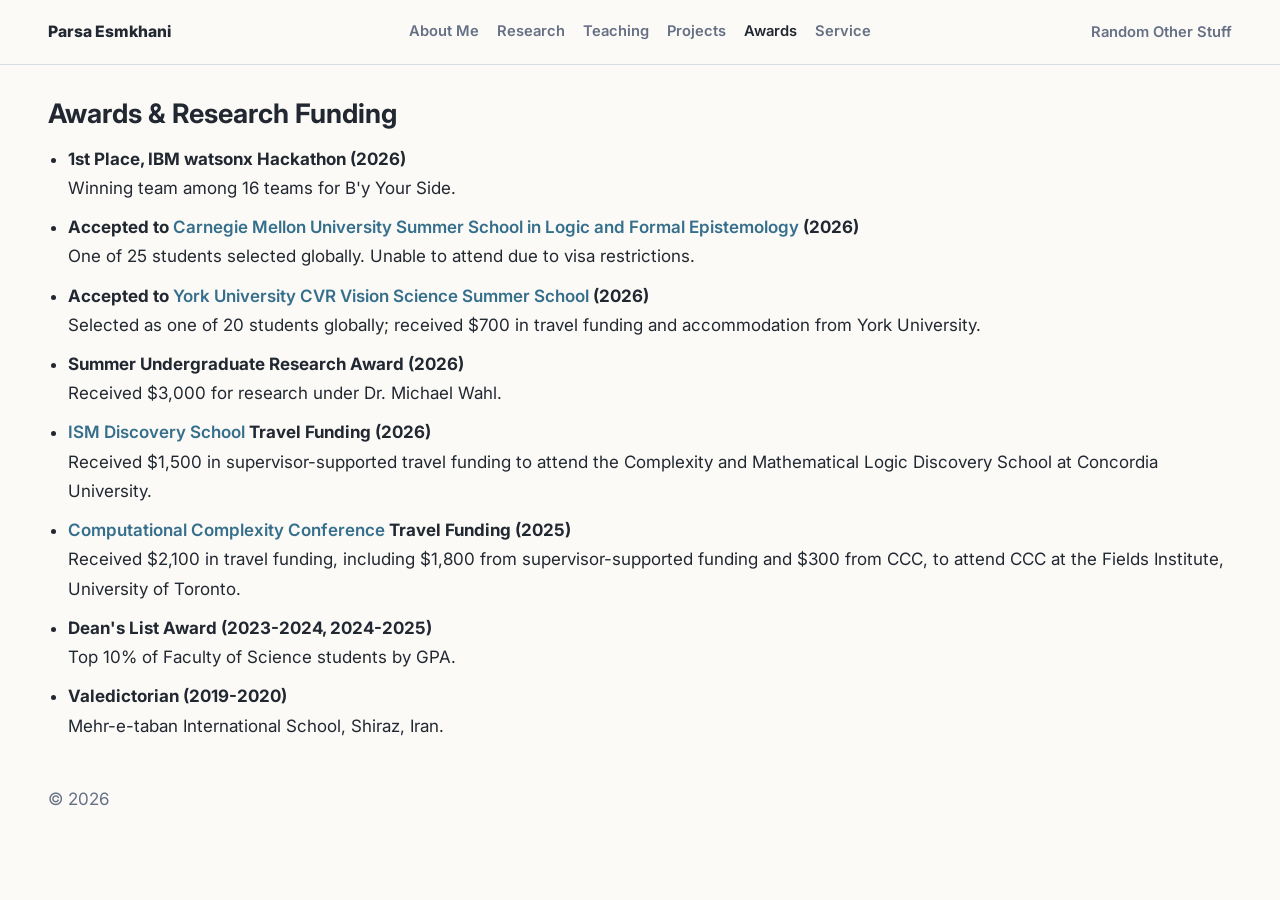
==== awards.html @ 0152c4e0 "Update architecture gallery cue" ====
<!doctype html>
<html lang="en">
  <head>
    <meta charset="utf-8" />
    <meta name="viewport" content="width=device-width, initial-scale=1" />
    <meta name="description" content="Awards and research funding for Parsa Esmkhani." />
    <title>Awards | Parsa Esmkhani</title>
    <link rel="preconnect" href="https://fonts.googleapis.com" />
    <link rel="preconnect" href="https://fonts.gstatic.com" crossorigin />
    <link
      href="https://fonts.googleapis.com/css2?family=Inter:wght@400;500;600;700&amp;display=swap"
      rel="stylesheet"
    />
    <link rel="stylesheet" href="styles.css?v=66" />
  </head>
  <body>
    <header class="site-header">
      <nav class="nav" aria-label="Primary navigation">
        <a class="site-name" href="index.html">Parsa Esmkhani</a>
        <div class="nav-links">
          <a href="index.html">About Me</a>
          <a href="research.html">Research</a>
          <a href="teaching.html">Teaching</a>
          <a href="projects.html">Projects</a>
          <a class="active" href="awards.html">Awards</a>
          <a href="volunteering.html">Service</a>
        </div>
        <div class="nav-extra">
          <a href="miscellany.html">Random Other Stuff</a>
        </div>
      </nav>
    </header>

    <main class="page-shell">
      <section class="content" aria-label="Awards content">
        <section class="section-block">
          <h2>Awards &amp; Research Funding</h2>
          <ul class="award-list">
            <li><strong>1st Place, IBM watsonx Hackathon (2026)</strong> Winning team among 16 teams for B'y Your Side.</li>
            <li><strong>Accepted to <a href="https://www.cmu.edu/dietrich/philosophy/undergraduate/summer-school/">Carnegie Mellon University Summer School in Logic and Formal Epistemology</a> (2026)</strong> One of 25 students selected globally. Unable to attend due to visa restrictions.</li>
            <li><strong>Accepted to <a href="https://www.yorku.ca/cvr/summer-school/">York University CVR Vision Science Summer School</a> (2026)</strong> Selected as one of 20 students globally; received $700 in travel funding and accommodation from York University.</li>
            <li><strong>Summer Undergraduate Research Award (2026)</strong> Received $3,000 for research under Dr. Michael Wahl.</li>
            <li><strong><a href="https://ism.uqam.ca/Logic/en/">ISM Discovery School</a> Travel Funding (2026)</strong> Received $1,500 in supervisor-supported travel funding to attend the Complexity and Mathematical Logic Discovery School at Concordia University.</li>
            <li><strong><a href="http://www.fields.utoronto.ca/activities/25-26/CCC2025">Computational Complexity Conference</a> Travel Funding (2025)</strong> Received $2,100 in travel funding, including $1,800 from supervisor-supported funding and $300 from CCC, to attend CCC at the Fields Institute, University of Toronto.</li>
            <li><strong>Dean's List Award (2023-2024, 2024-2025)</strong> Top 10% of Faculty of Science students by GPA.</li>
            <li><strong>Valedictorian (2019-2020)</strong> Mehr-e-taban International School, Shiraz, Iran.</li>
          </ul>
        </section>
      </section>
    </main>

    <footer class="site-footer">
      <p>&copy; <span id="current-year">2026</span></p>
    </footer>

    <script src="script.js?v=4"></script>
  </body>
</html>
---- styles.css ----
:root {
  color-scheme: light;
  --bg: #fbfaf7;
  --surface: #ffffff;
  --text: #222831;
  --muted: #667085;
  --line: #d8dce3;
  --accent: #356f8c;
  --accent-strong: #25546c;
  --link-bg: #eef5f8;
}

* {
  box-sizing: border-box;
}

html {
  scroll-behavior: smooth;
}

body {
  margin: 0;
  background: var(--bg);
  color: var(--text);
  font-family: Inter, system-ui, -apple-system, BlinkMacSystemFont, "Segoe UI", sans-serif;
  font-size: 17px;
  line-height: 1.72;
}

a {
  color: var(--accent);
  font-weight: 600;
  text-decoration: none;
}

a:hover,
a:focus-visible {
  color: var(--accent-strong);
  text-decoration: underline;
}

.site-header {
  position: sticky;
  top: 0;
  z-index: 10;
  background: rgba(251, 250, 247, 0.94);
  border-bottom: 1px solid var(--line);
  backdrop-filter: blur(10px);
}

.nav {
  align-items: center;
  display: flex;
  justify-content: center;
  margin: 0 auto;
  max-width: none;
  min-height: 64px;
  padding: 0 48px;
  position: relative;
}

.site-name {
  color: var(--text);
  font-size: 0.98rem;
  font-weight: 800;
  left: 48px;
  position: absolute;
}

.nav-links {
  display: flex;
  flex-wrap: wrap;
  gap: 18px;
}

.nav-links a {
  color: var(--muted);
  font-size: 0.92rem;
}

.nav-links a.active,
.nav-extra a.active {
  color: var(--text);
}

.nav-extra {
  position: absolute;
  right: 48px;
}

.nav-extra a {
  color: var(--muted);
  font-size: 0.92rem;
}

.page-shell {
  margin: 0 auto;
  max-width: 1400px;
  padding: 32px 48px 36px;
}

.page-shell:not(.page-shell--with-profile) {
  max-width: none;
  width: 100%;
}

.page-shell--with-profile {
  display: grid;
  gap: 40px;
  grid-template-columns: 360px minmax(0, 1fr);
}

.page-shell:not(.page-shell--with-profile) .content {
  max-width: none;
}

.page-shell--research .content {
  max-width: none;
}

.page-shell--research {
  margin-left: 0;
  margin-right: 0;
  max-width: none;
  width: 100%;
  padding-left: 48px;
  padding-right: 48px;
}

.page-shell--projects {
  margin-left: 0;
  margin-right: 0;
  max-width: none;
  width: 100%;
  padding-left: 48px;
  padding-right: 48px;
}

.page-shell--projects .content {
  max-width: none;
}

.research-layout {
  align-items: start;
  display: grid;
  gap: 64px;
  grid-template-columns: minmax(720px, 1.65fr) minmax(420px, 0.75fr);
  position: relative;
  width: 100%;
}

.research-layout .section-block + .section-block {
  border-top: none;
  margin-top: 0;
  padding-top: 0;
}

.research-layout .section-block:first-child {
  position: relative;
}

.research-layout .section-block:first-child::after {
  background: var(--line);
  content: "";
  height: min(420px, 58vh);
  position: absolute;
  right: -32px;
  top: 74px;
  width: 1px;
}

.research-layout .entry-list {
  gap: 24px;
}

.research-layout .entry + .entry {
  padding-top: 24px;
}

.research-layout .presentation-list {
  gap: 24px;
}

.research-layout .presentation-item {
  gap: 18px;
  grid-template-columns: 205px minmax(0, 1fr);
}

.research-layout .presentation-preview {
  max-width: 100%;
}

.research-layout .presentation-details h3 {
  font-size: 1rem;
}

.profile {
  align-self: start;
  display: grid;
  justify-items: center;
  margin-left: -52px;
  position: sticky;
  top: 104px;
  width: 360px;
}

.profile-photo {
  aspect-ratio: 735 / 1074;
  background: var(--surface);
  border: 3px solid var(--surface);
  border-radius: 8px;
  box-shadow: 0 14px 28px rgba(39, 52, 67, 0.09);
  display: block;
  height: auto;
  object-fit: cover;
  object-position: center center;
  width: 270px;
}

.profile h1 {
  font-size: 1.55rem;
  line-height: 1.2;
  margin: 18px 0 8px;
  text-align: center;
}

.photo-caption {
  color: var(--muted);
  font-size: 0.86rem;
  line-height: 1.35;
  margin: 10px 0 0;
  max-width: 320px;
  text-align: center;
  white-space: normal;
  width: 100%;
}

.title-line,
.location {
  color: var(--muted);
  margin: 0;
}

.location {
  margin-top: 12px;
}

.contact-list {
  display: grid;
  gap: 8px;
  list-style: none;
  margin: 16px 0 0;
  padding: 0;
  width: 100%;
}

.contact-list a {
  align-items: center;
  background: var(--link-bg);
  border: 1px solid transparent;
  border-radius: 8px;
  display: flex;
  gap: 10px;
  min-height: 42px;
  padding: 8px 12px;
}

.contact-list a:hover,
.contact-list a:focus-visible {
  background: var(--surface);
  border-color: var(--line);
  text-decoration: none;
}

.contact-link span:last-child {
  overflow-wrap: anywhere;
}

.link-icon {
  color: var(--accent);
  display: inline-flex;
  flex: 0 0 auto;
  height: 18px;
  width: 18px;
}

.link-icon::before {
  background: currentColor;
  content: "";
  display: block;
  height: 18px;
  width: 18px;
}

.mail-icon::before {
  -webkit-mask: url("data:image/svg+xml,%3Csvg xmlns='http://www.w3.org/2000/svg' viewBox='0 0 24 24' fill='none' stroke='black' stroke-width='2' stroke-linecap='round' stroke-linejoin='round'%3E%3Crect width='20' height='16' x='2' y='4' rx='2'/%3E%3Cpath d='m22 7-8.97 5.7a1.94 1.94 0 0 1-2.06 0L2 7'/%3E%3C/svg%3E") center / contain no-repeat;
  mask: url("data:image/svg+xml,%3Csvg xmlns='http://www.w3.org/2000/svg' viewBox='0 0 24 24' fill='none' stroke='black' stroke-width='2' stroke-linecap='round' stroke-linejoin='round'%3E%3Crect width='20' height='16' x='2' y='4' rx='2'/%3E%3Cpath d='m22 7-8.97 5.7a1.94 1.94 0 0 1-2.06 0L2 7'/%3E%3C/svg%3E") center / contain no-repeat;
}

.linkedin-icon::before {
  align-items: center;
  background: #0a66c2;
  border-radius: 2px;
  color: #ffffff;
  content: "in";
  display: flex;
  font-family: Arial, Helvetica, sans-serif;
  font-size: 12px;
  font-weight: 700;
  justify-content: center;
  letter-spacing: 0;
  line-height: 1;
}

.cv-icon {
  align-items: center;
  border: 1px solid currentColor;
  border-radius: 3px;
  display: inline-flex;
  font-size: 0.62rem;
  font-weight: 800;
  justify-content: center;
  letter-spacing: 0;
}

.cv-icon::before {
  display: none;
}

.content {
  padding: 0;
}

.section-block + .section-block {
  border-top: 1px solid var(--line);
  margin-top: 34px;
  padding-top: 34px;
}

.section-block h2 {
  font-size: 1.68rem;
  letter-spacing: 0;
  line-height: 1.25;
  margin: 0 0 14px;
}

.section-block p {
  margin: 0 0 16px;
}

.section-block p:last-child {
  margin-bottom: 0;
}

.simple-list,
.award-list,
.misc-list,
.entry ul {
  margin: 0;
  padding-left: 1.25rem;
}

.simple-list li,
.award-list li,
.misc-list li,
.entry li {
  margin: 0 0 10px;
}

.simple-list li:last-child,
.award-list li:last-child,
.misc-list li:last-child,
.entry li:last-child {
  margin-bottom: 0;
}

.simple-list span {
  color: var(--muted);
  display: inline-block;
  font-weight: 700;
  min-width: 160px;
}

.simple-list small {
  color: var(--muted);
  display: block;
  font-size: 0.92rem;
  margin: 3px 0 0 164px;
}

.entry-list {
  display: grid;
  gap: 22px;
}

.projects-grid {
  align-items: start;
  gap: 42px 40px;
  grid-template-columns: repeat(3, minmax(0, 1fr));
  width: 100%;
}

.entry + .entry {
  border-top: 1px solid var(--line);
  padding-top: 22px;
}

.entry h3 {
  font-size: 1.07rem;
  line-height: 1.35;
  margin: 0;
}

.entry p {
  margin-bottom: 10px;
  max-width: 76ch;
}

.entry-heading {
  align-items: baseline;
  display: flex;
  gap: 18px;
  justify-content: space-between;
}

.entry-heading p {
  color: var(--muted);
  flex: 0 0 auto;
  font-size: 0.92rem;
  font-weight: 600;
  margin: 0;
  text-align: right;
  white-space: nowrap;
}

.entry-meta {
  color: var(--muted);
  font-size: 0.96rem;
  font-style: italic;
}

.project-note {
  color: var(--accent-strong);
  font-size: 0.94rem;
  font-weight: 700;
}

.project-feature {
  align-items: start;
  display: grid;
  gap: 22px;
  grid-template-columns: 300px minmax(0, 1fr);
}

.projects-grid .entry + .entry {
  border-top: none;
  padding-top: 0;
}

.projects-grid .project-feature {
  display: grid;
  gap: 16px;
  grid-template-columns: 1fr;
  grid-template-rows: auto 1fr;
}

.projects-grid .project-details {
  display: grid;
  gap: 8px;
  grid-template-rows: auto auto auto 1fr;
}

.projects-grid .entry-heading {
  align-items: start;
  display: grid;
  gap: 2px;
  grid-template-rows: auto auto;
}

.projects-grid .entry-heading p {
  margin: 0;
  text-align: left;
}

.projects-grid .entry-meta,
.projects-grid .project-note,
.projects-grid .project-details > p {
  margin-bottom: 0;
}

.project-preview {
  background: var(--surface);
  border: 1px solid var(--line);
  border-radius: 4px;
  display: block;
  overflow: hidden;
}

.project-preview:hover,
.project-preview:focus-visible {
  border-color: var(--accent);
}

.project-preview img {
  aspect-ratio: 16 / 10;
  display: block;
  height: auto;
  object-fit: cover;
  width: 100%;
}

.project-preview--empty {
  align-items: center;
  aspect-ratio: 16 / 10;
  color: var(--muted);
  display: flex;
  justify-content: center;
}

.project-preview--empty span {
  font-size: 0.9rem;
  font-weight: 700;
}

.video-preview {
  position: relative;
}

.video-preview:hover,
.video-preview:focus-visible {
  box-shadow: 0 10px 22px rgba(37, 84, 108, 0.16);
}

.video-preview::after {
  background: rgba(34, 40, 49, 0.82);
  border-radius: 50%;
  color: #fff;
  content: "";
  height: 42px;
  left: 50%;
  position: absolute;
  top: 50%;
  transform: translate(-50%, -50%);
  width: 42px;
}

.video-preview::before {
  border-bottom: 9px solid transparent;
  border-left: 14px solid #fff;
  border-top: 9px solid transparent;
  content: "";
  left: calc(50% - 4px);
  position: absolute;
  top: 50%;
  transform: translateY(-50%);
  z-index: 1;
}

.video-label {
  background: rgba(34, 40, 49, 0.88);
  border-radius: 999px;
  bottom: 10px;
  color: #fff;
  font-size: 0.78rem;
  font-weight: 700;
  left: 10px;
  line-height: 1;
  padding: 7px 10px;
  position: absolute;
}

.coursework {
  border-top: 1px solid var(--line);
  margin-top: 22px;
  padding-top: 20px;
}

.education-secondary {
  border-top: 1px solid var(--line);
  margin-top: 22px;
  padding-top: 20px;
}

.coursework-note {
  color: var(--muted);
  font-size: 0.94rem;
  font-weight: 600;
  margin-bottom: 14px;
}

.coursework-grid {
  display: grid;
  align-items: stretch;
  gap: 18px;
  grid-template-columns: minmax(0, 0.96fr) minmax(0, 1.04fr);
}

.coursework-column {
  display: flex;
  flex-direction: column;
  gap: 13px;
  justify-content: flex-start;
}

.course-group {
  display: grid;
  gap: 3px;
}

.course-group h3 {
  color: var(--text);
  font-size: 0.95rem;
  line-height: 1.35;
  margin: 0;
  white-space: nowrap;
}

.course-group ul {
  margin: 0;
  padding-left: 1.15rem;
}

.course-group li {
  font-size: 0.9rem;
  margin-bottom: 2px;
  white-space: nowrap;
}

.course-group li:last-child {
  margin-bottom: 0;
}

.presentation-list {
  display: grid;
  gap: 26px;
}

.presentation-item {
  align-items: start;
  display: grid;
  gap: 22px;
  grid-template-columns: 190px minmax(0, 1fr);
}

.presentation-preview {
  align-items: center;
  aspect-ratio: 4 / 3;
  background: var(--surface);
  border: 1px solid var(--line);
  border-radius: 4px;
  color: var(--muted);
  display: flex;
  justify-content: center;
  overflow: hidden;
  text-decoration: none;
}

.presentation-preview:hover,
.presentation-preview:focus-visible {
  border-color: var(--accent);
  text-decoration: none;
}

.presentation-preview img {
  display: block;
  height: 100%;
  object-fit: contain;
  width: 100%;
}

.presentation-placeholder {
  padding: 18px;
  text-align: center;
}

.presentation-placeholder span {
  color: var(--text);
  font-size: 0.88rem;
  font-weight: 700;
  line-height: 1.35;
}

.presentation-details h3 {
  font-size: 1.02rem;
  line-height: 1.35;
  margin: 0 0 7px;
}

.presentation-meta,
.presentation-links {
  color: var(--muted);
  margin: 0;
}

.presentation-links {
  margin-top: 5px;
}

.award-list strong,
.misc-list strong {
  display: block;
  font-weight: 700;
}

.architecture-controls {
  align-items: center;
  color: var(--muted);
  display: flex;
  font-size: 0.88rem;
  font-weight: 700;
  justify-content: space-between;
  margin-top: 12px;
}

.architecture-controls div {
  display: flex;
  gap: 8px;
}

.architecture-control {
  align-items: center;
  background: var(--link-bg);
  border: 1px solid var(--line);
  border-radius: 999px;
  color: var(--accent);
  cursor: pointer;
  display: inline-flex;
  font: inherit;
  font-size: 1.05rem;
  font-weight: 700;
  height: 36px;
  justify-content: center;
  padding: 0;
  width: 36px;
}

.architecture-control:hover {
  background: var(--accent);
  border-color: var(--accent);
  color: var(--surface);
}

.architecture-gallery {
  display: flex;
  gap: 14px;
  margin-top: 12px;
  overflow-x: auto;
  padding: 2px 2px 18px;
  scroll-snap-type: x mandatory;
  scrollbar-color: var(--accent) var(--link-bg);
  scrollbar-width: auto;
}

.architecture-gallery::-webkit-scrollbar {
  height: 14px;
}

.architecture-gallery::-webkit-scrollbar-track {
  background: var(--link-bg);
  border-radius: 999px;
}

.architecture-gallery::-webkit-scrollbar-thumb {
  background: var(--accent);
  border: 3px solid var(--link-bg);
  border-radius: 999px;
}

.architecture-slide {
  flex: 0 0 min(78vw, 360px);
  margin: 0;
  scroll-snap-align: start;
}

.architecture-lightbox-trigger {
  background: transparent;
  border: 0;
  cursor: zoom-in;
  display: block;
  padding: 0;
  width: 100%;
}

.architecture-slide img {
  aspect-ratio: 4 / 3;
  border: 3px solid var(--surface);
  border-radius: 8px;
  box-shadow: 0 14px 28px rgba(39, 52, 67, 0.09);
  display: block;
  height: auto;
  object-fit: cover;
  width: 100%;
}

.architecture-lightbox[hidden] {
  display: none;
}

.architecture-lightbox {
  align-items: center;
  display: flex;
  inset: 0;
  justify-content: center;
  padding: 24px;
  position: fixed;
  z-index: 50;
}

.architecture-lightbox__backdrop {
  background: rgba(17, 24, 39, 0.78);
  border: 0;
  cursor: zoom-out;
  inset: 0;
  padding: 0;
  position: absolute;
}

.architecture-lightbox__frame {
  max-height: calc(100vh - 48px);
  max-width: min(1100px, calc(100vw - 48px));
  position: relative;
  z-index: 1;
}

.architecture-lightbox__frame img {
  background: var(--surface);
  border: 4px solid var(--surface);
  border-radius: 8px;
  box-shadow: 0 22px 60px rgba(0, 0, 0, 0.32);
  display: block;
  max-height: calc(100vh - 48px);
  max-width: 100%;
  object-fit: contain;
  width: auto;
}

.architecture-lightbox__close {
  align-items: center;
  background: var(--surface);
  border: 1px solid var(--line);
  border-radius: 999px;
  color: var(--ink);
  cursor: pointer;
  display: inline-flex;
  font-size: 1.35rem;
  font-weight: 700;
  height: 40px;
  justify-content: center;
  padding: 0;
  position: absolute;
  right: -14px;
  top: -14px;
  width: 40px;
}

.is-lightbox-open {
  overflow: hidden;
}

.misc-photo {
  margin: 0;
  max-width: 260px;
}

.misc-photo img {
  border: 3px solid var(--surface);
  border-radius: 8px;
  box-shadow: 0 14px 28px rgba(39, 52, 67, 0.09);
  display: block;
  height: auto;
  width: 100%;
}

.misc-photo figcaption {
  color: var(--muted);
  font-size: 0.78rem;
  line-height: 1.35;
  margin-top: 8px;
  text-align: center;
  white-space: nowrap;
}

.running-layout {
  align-items: start;
  display: grid;
  gap: 36px;
  grid-template-columns: 280px minmax(520px, 1fr);
  max-width: 980px;
  width: 100%;
}

.running-player {
  max-width: none;
  width: 100%;
}

.running-player p {
  margin: 0 0 14px;
}

.misc-photo--round {
  justify-self: start;
  max-width: 280px;
  text-align: center;
  width: 100%;
}

.misc-photo--round img {
  aspect-ratio: 1;
  border-radius: 50%;
  margin-left: auto;
  margin-right: auto;
  max-width: 200px;
  object-fit: cover;
  object-position: center 100%;
}

.apple-music-embed {
  background:
    linear-gradient(90deg, rgba(238, 245, 248, 0.72), rgba(255, 255, 255, 0.86), rgba(238, 245, 248, 0.72));
  background-color: var(--surface);
  background-size: 220% 100%;
  border: 0;
  border-radius: 8px;
  display: block;
  overflow: hidden;
  width: 100%;
}

.apple-music-shell {
  align-items: center;
  background: var(--link-bg);
  border: 1px solid var(--line);
  border-radius: 8px;
  display: flex;
  gap: 18px;
  justify-content: space-between;
  min-height: 132px;
  padding: 18px;
  width: 100%;
}

.apple-music-shell div {
  display: grid;
  gap: 6px;
}

.apple-music-shell strong {
  color: var(--ink);
  font-size: 1.05rem;
}

.apple-music-shell a {
  font-weight: 700;
}

.apple-music-shell button {
  background: var(--accent);
  border: 0;
  border-radius: 8px;
  color: var(--surface);
  cursor: pointer;
  flex: 0 0 auto;
  font: inherit;
  font-weight: 700;
  padding: 12px 16px;
}

.apple-music-shell button:hover {
  background: var(--ink);
}

.contact-grid {
  display: grid;
  gap: 12px;
  grid-template-columns: repeat(2, minmax(0, 1fr));
}

.contact-grid a {
  align-items: center;
  background: var(--link-bg);
  border: 1px solid transparent;
  border-radius: 8px;
  display: flex;
  gap: 12px;
  min-height: 76px;
  overflow-wrap: anywhere;
  padding: 14px 16px;
}

.contact-grid a:hover,
.contact-grid a:focus-visible {
  background: var(--surface);
  border-color: var(--line);
  text-decoration: none;
}

.contact-copy {
  display: grid;
  gap: 2px;
  min-width: 0;
}

.contact-label {
  color: var(--muted);
  font-size: 0.85rem;
  font-weight: 700;
}

.contact-copy strong {
  color: var(--accent);
  font-size: 0.98rem;
  font-weight: 600;
}

.site-footer {
  color: var(--muted);
  margin: 0;
  max-width: none;
  padding: 8px 48px 36px;
}

.site-footer p {
  margin: 0;
}

@media (max-width: 1180px) {
  .research-layout {
    gap: 48px;
    grid-template-columns: 1fr;
  }

  .research-layout .section-block:first-child::after {
    display: none;
  }
}

@media (max-width: 760px) {
  body {
    font-size: 15px;
  }

  .site-header {
    position: static;
  }

  .nav {
    display: grid;
    gap: 10px;
    justify-content: center;
    min-height: auto;
    padding: 18px 24px;
  }

  .site-name {
    display: none;
  }

  .nav-links {
    display: grid;
    gap: 10px 28px;
    grid-template-columns: repeat(2, minmax(0, 1fr));
    justify-content: center;
    justify-items: center;
    max-width: 320px;
    width: 100%;
  }

  .nav-extra {
    position: static;
    text-align: center;
    width: 100%;
  }

  .nav-extra a {
    font-size: 0.98rem;
  }

  .nav-links a {
    font-size: 0.98rem;
  }

  .page-shell--with-profile {
    display: block;
    padding-top: 18px;
  }

  .page-shell,
  .page-shell--research,
  .page-shell--projects {
    padding-left: 24px;
    padding-right: 24px;
  }

  .page-shell:not(.page-shell--with-profile) .content {
    max-width: none;
  }

  .research-layout {
    gap: 48px;
    grid-template-columns: 1fr;
  }

  .research-layout .section-block:first-child::after {
    display: none;
  }

  .profile {
    display: grid;
    grid-template-columns: 1fr;
    align-items: start;
    justify-items: center;
    margin-left: 0;
    position: static;
    width: 100%;
  }

  .profile-photo {
    grid-column: 1;
    grid-row: 1;
    height: auto;
    width: 164px;
  }

  .photo-caption {
    grid-column: 1;
    grid-row: 2;
    margin-top: 6px;
    font-size: 0.74rem;
    line-height: 1.22;
    max-width: 230px;
    text-align: center;
    transform: none;
    white-space: normal;
    width: 100%;
  }

  .profile h1 {
    font-size: 1.62rem;
    grid-column: 1;
    grid-row: 3;
    line-height: 1.15;
    margin: 10px 0 0;
    text-align: center;
  }

  .title-line {
    grid-column: 2;
    font-size: 0.98rem;
    line-height: 1.35;
  }

  .location {
    grid-column: 2;
    font-size: 0.98rem;
    line-height: 1.35;
    margin-top: 6px;
  }

  .contact-list {
    grid-column: 1;
    grid-template-columns: repeat(2, minmax(0, 1fr));
    margin-bottom: 24px;
    margin-top: 16px;
    width: 100%;
  }

  .contact-list a {
    min-height: 40px;
    padding: 7px 10px;
  }

  .contact-link span:last-child {
    font-size: 0.92rem;
  }

  .content {
    padding-top: 0;
  }

  .section-block h2 {
    font-size: 1.45rem;
  }

  .contact-grid {
    grid-template-columns: 1fr;
  }

  .simple-list span {
    display: block;
    min-width: 0;
  }

  .simple-list small {
    margin-left: 0;
  }

  .coursework-grid {
    gap: 13px;
    grid-template-columns: 1fr;
  }

  .course-group h3 {
    white-space: normal;
  }

  .course-group li {
    white-space: normal;
  }

  .presentation-item {
    gap: 16px;
    grid-template-columns: 128px minmax(0, 1fr);
  }

  .entry-heading {
    display: block;
  }

  .entry-heading p {
    margin-top: 4px;
    text-align: left;
  }

  .projects-grid {
    grid-template-columns: repeat(2, minmax(0, 1fr));
  }

  .project-feature {
    grid-template-columns: 220px minmax(0, 1fr);
  }

  .projects-grid .project-feature {
    grid-template-columns: 1fr;
  }

  .projects-grid .entry-heading {
    grid-template-rows: auto auto;
  }

  .running-layout {
    gap: 18px;
    grid-template-columns: 1fr;
    justify-items: stretch;
  }

  .running-player {
    justify-self: stretch;
    max-width: none;
    text-align: left;
  }

  .running-player p {
    line-height: 1.55;
    max-width: 32rem;
  }

  .misc-photo--round {
    justify-self: center;
  }

  .misc-photo figcaption {
    margin-left: auto;
    margin-right: auto;
  }
}

@media (max-width: 440px) {
  .nav-links {
    gap: 10px 18px;
    max-width: 292px;
    width: 100%;
  }

  .nav-links a {
    font-size: 0.95rem;
  }

  .page-shell,
  .page-shell--research,
  .page-shell--projects,
  .site-footer {
    padding-left: 18px;
    padding-right: 18px;
  }

  .profile {
    grid-template-columns: 1fr;
  }

  .profile-photo {
    height: auto;
    width: 150px;
  }

  .photo-caption {
    font-size: 0.7rem;
    max-width: 220px;
  }

  .profile h1 {
    font-size: 1.38rem;
  }

  .title-line,
  .location {
    font-size: 0.9rem;
  }

  .contact-list {
    grid-template-columns: 1fr;
  }

  .running-player p {
    font-size: 0.98rem;
    max-width: 20rem;
  }

  .apple-music-embed {
    height: 390px;
  }

  .apple-music-shell {
    align-items: stretch;
    flex-direction: column;
  }

  .presentation-item {
    grid-template-columns: 1fr;
  }

  .presentation-preview {
    max-width: 220px;
  }

  .project-feature {
    grid-template-columns: 1fr;
  }

  .projects-grid {
    grid-template-columns: 1fr;
  }

  .project-preview {
    max-width: none;
  }
}
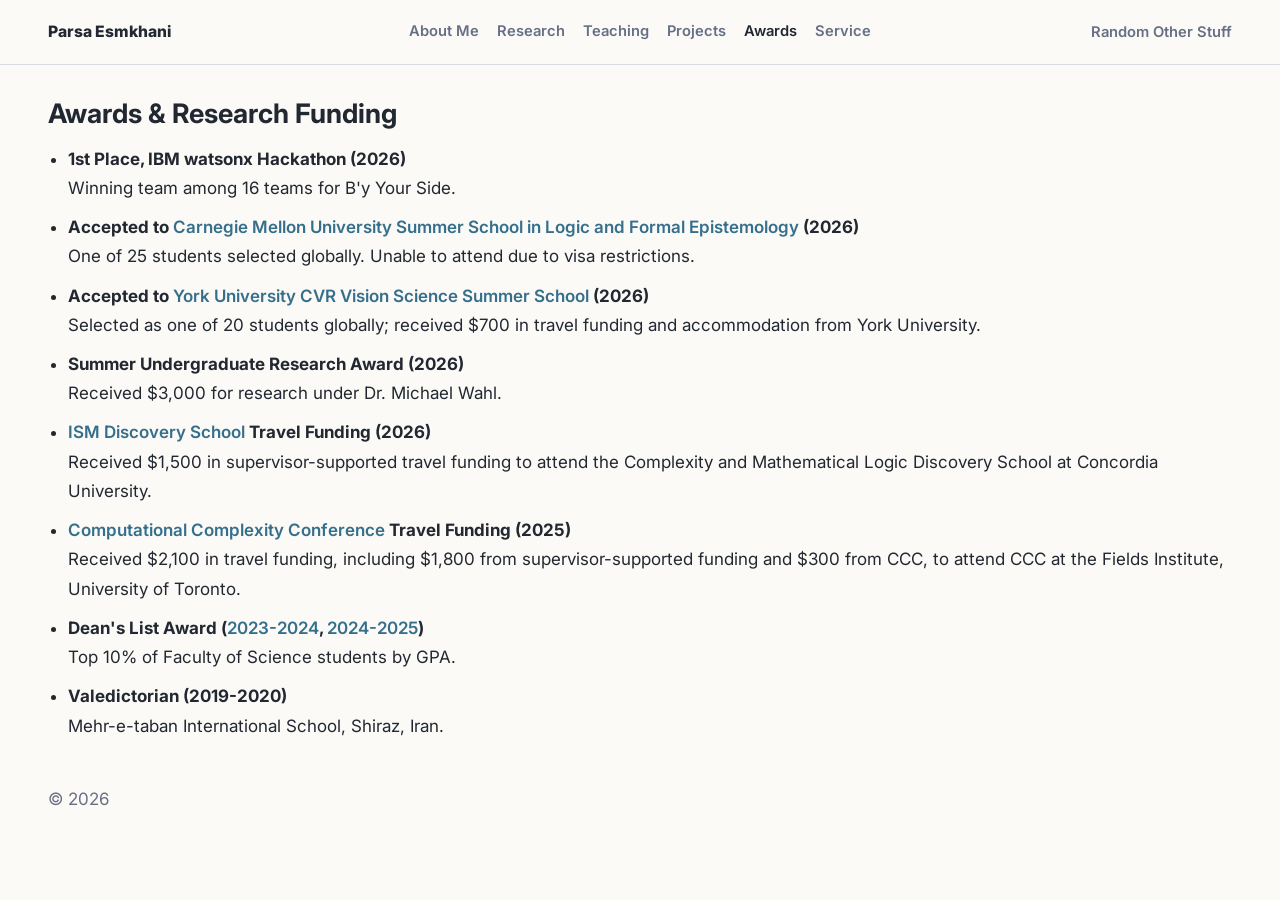
==== commit b473ca28: "Link Dean's List award years" ====
--- a/awards.html
+++ b/awards.html
@@ -42,7 +42,7 @@
             <li><strong>Summer Undergraduate Research Award (2026)</strong> Received $3,000 for research under Dr. Michael Wahl.</li>
             <li><strong><a href="https://ism.uqam.ca/Logic/en/">ISM Discovery School</a> Travel Funding (2026)</strong> Received $1,500 in supervisor-supported travel funding to attend the Complexity and Mathematical Logic Discovery School at Concordia University.</li>
             <li><strong><a href="http://www.fields.utoronto.ca/activities/25-26/CCC2025">Computational Complexity Conference</a> Travel Funding (2025)</strong> Received $2,100 in travel funding, including $1,800 from supervisor-supported funding and $300 from CCC, to attend CCC at the Fields Institute, University of Toronto.</li>
-            <li><strong>Dean's List Award (2023-2024, 2024-2025)</strong> Top 10% of Faculty of Science students by GPA.</li>
+            <li><strong>Dean's List Award (<a href="https://www.mun.ca/science/undergraduates/scholarships-and-awards/deans-list/deans-list-2023-2024/">2023-2024</a>, <a href="https://www.mun.ca/science/undergraduates/scholarships-and-awards/deans-list/deans-list-2024-2025/">2024-2025</a>)</strong> Top 10% of Faculty of Science students by GPA.</li>
             <li><strong>Valedictorian (2019-2020)</strong> Mehr-e-taban International School, Shiraz, Iran.</li>
           </ul>
         </section>
@@ -53,6 +53,6 @@
       <p>&copy; <span id="current-year">2026</span></p>
     </footer>
 
-    <script src="script.js?v=4"></script>
+    <script src="script.js?v=5"></script>
   </body>
 </html>
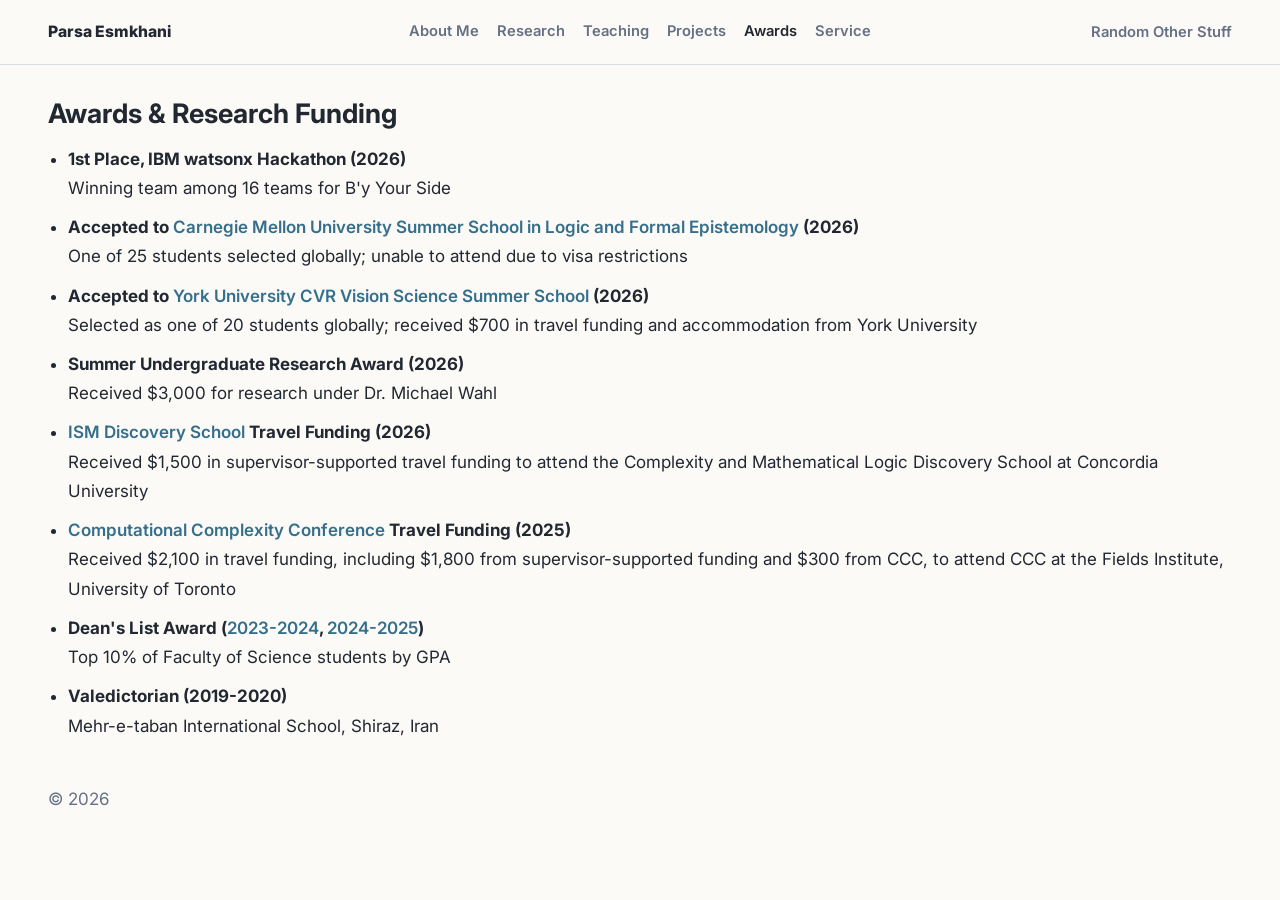
==== commit 563b17a8: "Remove sentence-ending periods from site copy" ====
--- a/awards.html
+++ b/awards.html
@@ -11,7 +11,7 @@
       href="https://fonts.googleapis.com/css2?family=Inter:wght@400;500;600;700&amp;display=swap"
       rel="stylesheet"
     />
-    <link rel="stylesheet" href="styles.css?v=66" />
+    <link rel="stylesheet" href="styles.css?v=68" />
   </head>
   <body>
     <header class="site-header">
@@ -36,14 +36,14 @@
         <section class="section-block">
           <h2>Awards &amp; Research Funding</h2>
           <ul class="award-list">
-            <li><strong>1st Place, IBM watsonx Hackathon (2026)</strong> Winning team among 16 teams for B'y Your Side.</li>
-            <li><strong>Accepted to <a href="https://www.cmu.edu/dietrich/philosophy/undergraduate/summer-school/">Carnegie Mellon University Summer School in Logic and Formal Epistemology</a> (2026)</strong> One of 25 students selected globally. Unable to attend due to visa restrictions.</li>
-            <li><strong>Accepted to <a href="https://www.yorku.ca/cvr/summer-school/">York University CVR Vision Science Summer School</a> (2026)</strong> Selected as one of 20 students globally; received $700 in travel funding and accommodation from York University.</li>
-            <li><strong>Summer Undergraduate Research Award (2026)</strong> Received $3,000 for research under Dr. Michael Wahl.</li>
-            <li><strong><a href="https://ism.uqam.ca/Logic/en/">ISM Discovery School</a> Travel Funding (2026)</strong> Received $1,500 in supervisor-supported travel funding to attend the Complexity and Mathematical Logic Discovery School at Concordia University.</li>
-            <li><strong><a href="http://www.fields.utoronto.ca/activities/25-26/CCC2025">Computational Complexity Conference</a> Travel Funding (2025)</strong> Received $2,100 in travel funding, including $1,800 from supervisor-supported funding and $300 from CCC, to attend CCC at the Fields Institute, University of Toronto.</li>
-            <li><strong>Dean's List Award (<a href="https://www.mun.ca/science/undergraduates/scholarships-and-awards/deans-list/deans-list-2023-2024/">2023-2024</a>, <a href="https://www.mun.ca/science/undergraduates/scholarships-and-awards/deans-list/deans-list-2024-2025/">2024-2025</a>)</strong> Top 10% of Faculty of Science students by GPA.</li>
-            <li><strong>Valedictorian (2019-2020)</strong> Mehr-e-taban International School, Shiraz, Iran.</li>
+            <li><strong>1st Place, IBM watsonx Hackathon (2026)</strong> Winning team among 16 teams for B'y Your Side</li>
+            <li><strong>Accepted to <a href="https://www.cmu.edu/dietrich/philosophy/undergraduate/summer-school/">Carnegie Mellon University Summer School in Logic and Formal Epistemology</a> (2026)</strong> One of 25 students selected globally; unable to attend due to visa restrictions</li>
+            <li><strong>Accepted to <a href="https://www.yorku.ca/cvr/summer-school/">York University CVR Vision Science Summer School</a> (2026)</strong> Selected as one of 20 students globally; received $700 in travel funding and accommodation from York University</li>
+            <li><strong>Summer Undergraduate Research Award (2026)</strong> Received $3,000 for research under Dr. Michael Wahl</li>
+            <li><strong><a href="https://ism.uqam.ca/Logic/en/">ISM Discovery School</a> Travel Funding (2026)</strong> Received $1,500 in supervisor-supported travel funding to attend the Complexity and Mathematical Logic Discovery School at Concordia University</li>
+            <li><strong><a href="http://www.fields.utoronto.ca/activities/25-26/CCC2025">Computational Complexity Conference</a> Travel Funding (2025)</strong> Received $2,100 in travel funding, including $1,800 from supervisor-supported funding and $300 from CCC, to attend CCC at the Fields Institute, University of Toronto</li>
+            <li><strong>Dean's List Award (<a href="https://www.mun.ca/science/undergraduates/scholarships-and-awards/deans-list/deans-list-2023-2024/">2023-2024</a>, <a href="https://www.mun.ca/science/undergraduates/scholarships-and-awards/deans-list/deans-list-2024-2025/">2024-2025</a>)</strong> Top 10% of Faculty of Science students by GPA</li>
+            <li><strong>Valedictorian (2019-2020)</strong> Mehr-e-taban International School, Shiraz, Iran</li>
           </ul>
         </section>
       </section>
@@ -53,6 +53,6 @@
       <p>&copy; <span id="current-year">2026</span></p>
     </footer>
 
-    <script src="script.js?v=5"></script>
+    <script src="script.js?v=7"></script>
   </body>
 </html>
--- a/styles.css
+++ b/styles.css
@@ -702,42 +702,11 @@
   font-weight: 700;
 }
 
-.architecture-controls {
-  align-items: center;
-  color: var(--muted);
-  display: flex;
+.architecture-cue {
+  color: var(--muted);
   font-size: 0.88rem;
   font-weight: 700;
-  justify-content: space-between;
-  margin-top: 12px;
-}
-
-.architecture-controls div {
-  display: flex;
-  gap: 8px;
-}
-
-.architecture-control {
-  align-items: center;
-  background: var(--link-bg);
-  border: 1px solid var(--line);
-  border-radius: 999px;
-  color: var(--accent);
-  cursor: pointer;
-  display: inline-flex;
-  font: inherit;
-  font-size: 1.05rem;
-  font-weight: 700;
-  height: 36px;
-  justify-content: center;
-  padding: 0;
-  width: 36px;
-}
-
-.architecture-control:hover {
-  background: var(--accent);
-  border-color: var(--accent);
-  color: var(--surface);
+  margin: 12px 0 0;
 }
 
 .architecture-gallery {
@@ -746,7 +715,6 @@
   margin-top: 12px;
   overflow-x: auto;
   padding: 2px 2px 18px;
-  scroll-snap-type: x mandatory;
   scrollbar-color: var(--accent) var(--link-bg);
   scrollbar-width: auto;
 }
@@ -769,16 +737,6 @@
 .architecture-slide {
   flex: 0 0 min(78vw, 360px);
   margin: 0;
-  scroll-snap-align: start;
-}
-
-.architecture-lightbox-trigger {
-  background: transparent;
-  border: 0;
-  cursor: zoom-in;
-  display: block;
-  padding: 0;
-  width: 100%;
 }
 
 .architecture-slide img {
@@ -790,71 +748,6 @@
   height: auto;
   object-fit: cover;
   width: 100%;
-}
-
-.architecture-lightbox[hidden] {
-  display: none;
-}
-
-.architecture-lightbox {
-  align-items: center;
-  display: flex;
-  inset: 0;
-  justify-content: center;
-  padding: 24px;
-  position: fixed;
-  z-index: 50;
-}
-
-.architecture-lightbox__backdrop {
-  background: rgba(17, 24, 39, 0.78);
-  border: 0;
-  cursor: zoom-out;
-  inset: 0;
-  padding: 0;
-  position: absolute;
-}
-
-.architecture-lightbox__frame {
-  max-height: calc(100vh - 48px);
-  max-width: min(1100px, calc(100vw - 48px));
-  position: relative;
-  z-index: 1;
-}
-
-.architecture-lightbox__frame img {
-  background: var(--surface);
-  border: 4px solid var(--surface);
-  border-radius: 8px;
-  box-shadow: 0 22px 60px rgba(0, 0, 0, 0.32);
-  display: block;
-  max-height: calc(100vh - 48px);
-  max-width: 100%;
-  object-fit: contain;
-  width: auto;
-}
-
-.architecture-lightbox__close {
-  align-items: center;
-  background: var(--surface);
-  border: 1px solid var(--line);
-  border-radius: 999px;
-  color: var(--ink);
-  cursor: pointer;
-  display: inline-flex;
-  font-size: 1.35rem;
-  font-weight: 700;
-  height: 40px;
-  justify-content: center;
-  padding: 0;
-  position: absolute;
-  right: -14px;
-  top: -14px;
-  width: 40px;
-}
-
-.is-lightbox-open {
-  overflow: hidden;
 }
 
 .misc-photo {
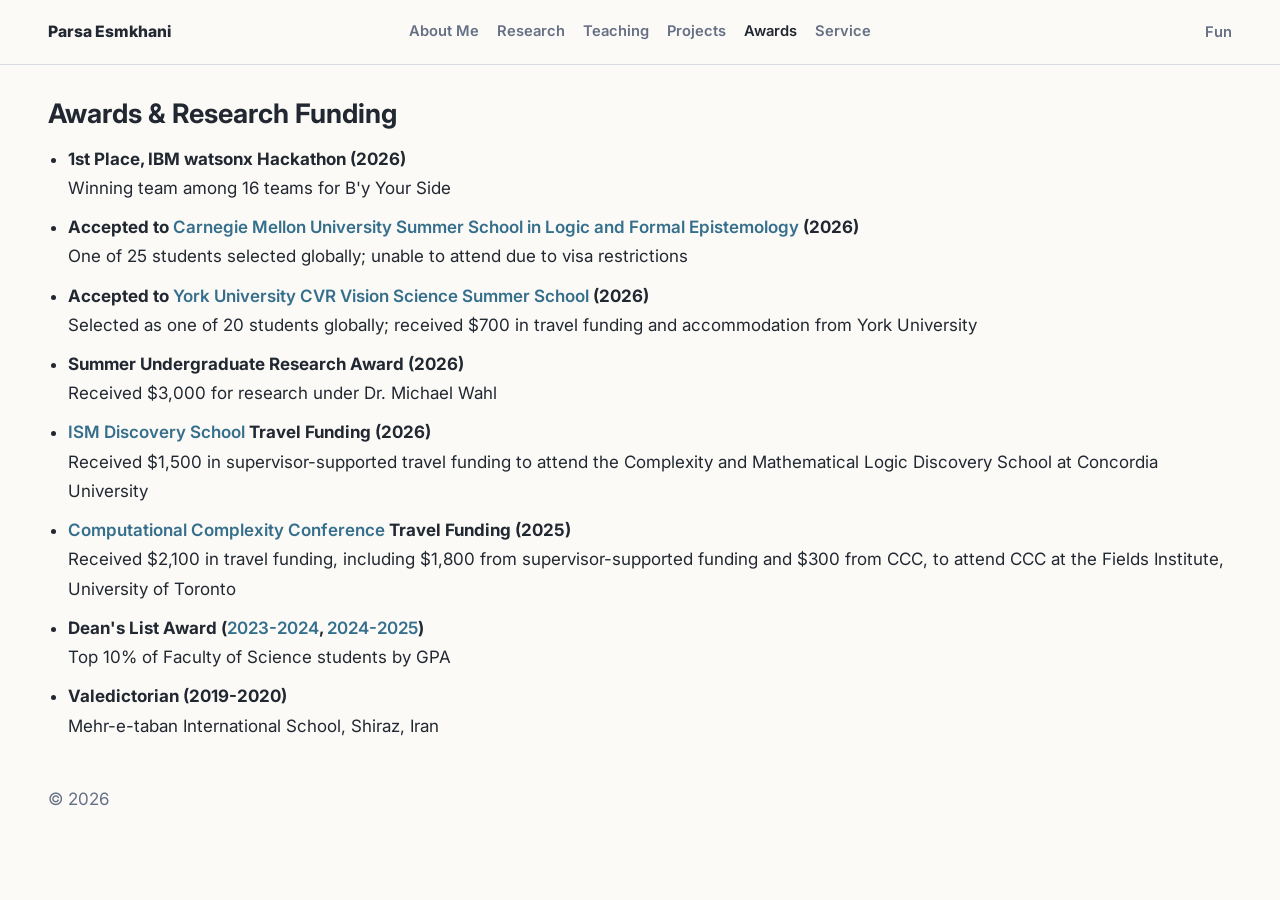
==== commit 3f8ecf8d: "Rename miscellany navigation to fun" ====
--- a/awards.html
+++ b/awards.html
@@ -26,7 +26,7 @@
           <a href="volunteering.html">Service</a>
         </div>
         <div class="nav-extra">
-          <a href="miscellany.html">Random Other Stuff</a>
+          <a href="miscellany.html">Fun</a>
         </div>
       </nav>
     </header>
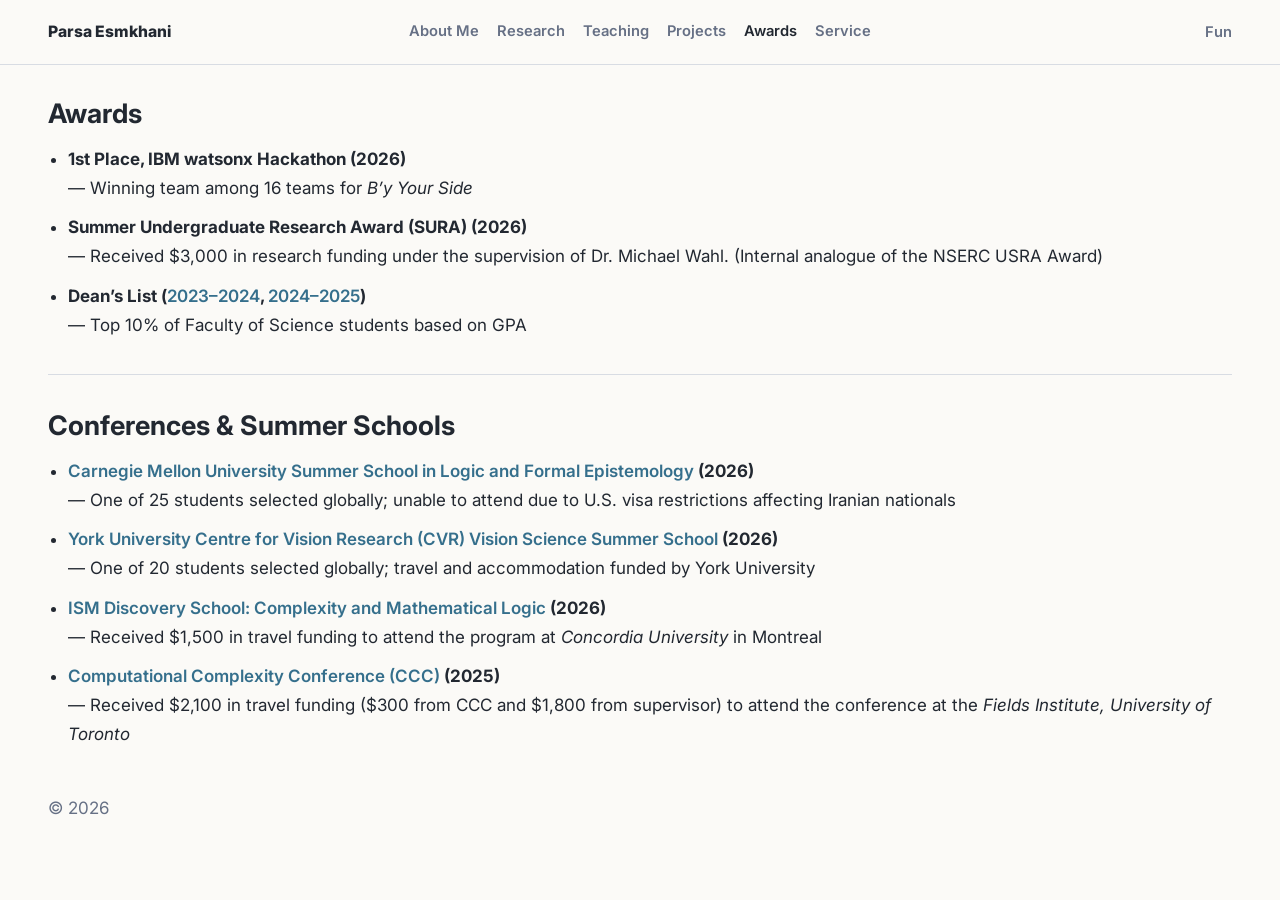
==== commit bc949881: "Match awards and summer schools to CV organization" ====
--- a/awards.html
+++ b/awards.html
@@ -3,7 +3,7 @@
   <head>
     <meta charset="utf-8" />
     <meta name="viewport" content="width=device-width, initial-scale=1" />
-    <meta name="description" content="Awards and research funding for Parsa Esmkhani." />
+    <meta name="description" content="Awards, conferences, and summer schools for Parsa Esmkhani." />
     <title>Awards | Parsa Esmkhani</title>
     <link rel="preconnect" href="https://fonts.googleapis.com" />
     <link rel="preconnect" href="https://fonts.gstatic.com" crossorigin />
@@ -34,16 +34,21 @@
     <main class="page-shell">
       <section class="content" aria-label="Awards content">
         <section class="section-block">
-          <h2>Awards &amp; Research Funding</h2>
+          <h2>Awards</h2>
           <ul class="award-list">
-            <li><strong>1st Place, IBM watsonx Hackathon (2026)</strong> Winning team among 16 teams for B'y Your Side</li>
-            <li><strong>Accepted to <a href="https://www.cmu.edu/dietrich/philosophy/undergraduate/summer-school/">Carnegie Mellon University Summer School in Logic and Formal Epistemology</a> (2026)</strong> One of 25 students selected globally; unable to attend due to visa restrictions</li>
-            <li><strong>Accepted to <a href="https://www.yorku.ca/cvr/summer-school/">York University CVR Vision Science Summer School</a> (2026)</strong> Selected as one of 20 students globally; received $700 in travel funding and accommodation from York University</li>
-            <li><strong>Summer Undergraduate Research Award (2026)</strong> Received $3,000 for research under Dr. Michael Wahl</li>
-            <li><strong><a href="https://ism.uqam.ca/Logic/en/">ISM Discovery School</a> Travel Funding (2026)</strong> Received $1,500 in supervisor-supported travel funding to attend the Complexity and Mathematical Logic Discovery School at Concordia University</li>
-            <li><strong><a href="http://www.fields.utoronto.ca/activities/25-26/CCC2025">Computational Complexity Conference</a> Travel Funding (2025)</strong> Received $2,100 in travel funding, including $1,800 from supervisor-supported funding and $300 from CCC, to attend CCC at the Fields Institute, University of Toronto</li>
-            <li><strong>Dean's List Award (<a href="https://www.mun.ca/science/undergraduates/scholarships-and-awards/deans-list/deans-list-2023-2024/">2023-2024</a>, <a href="https://www.mun.ca/science/undergraduates/scholarships-and-awards/deans-list/deans-list-2024-2025/">2024-2025</a>)</strong> Top 10% of Faculty of Science students by GPA</li>
-            <li><strong>Valedictorian (2019-2020)</strong> Mehr-e-taban International School, Shiraz, Iran</li>
+            <li><strong>1st Place, IBM watsonx Hackathon (2026)</strong> — Winning team among 16 teams for <em>B’y Your Side</em></li>
+            <li><strong>Summer Undergraduate Research Award (SURA) (2026)</strong> — Received $3,000 in research funding under the supervision of Dr. Michael Wahl. (Internal analogue of the NSERC USRA Award)</li>
+            <li><strong>Dean’s List (<a href="https://www.mun.ca/science/undergraduates/scholarships-and-awards/deans-list/deans-list-2023-2024/">2023–2024</a>, <a href="https://www.mun.ca/science/undergraduates/scholarships-and-awards/deans-list/deans-list-2024-2025/">2024–2025</a>)</strong> — Top 10% of Faculty of Science students based on GPA</li>
+          </ul>
+        </section>
+
+        <section class="section-block">
+          <h2>Conferences &amp; Summer Schools</h2>
+          <ul class="award-list">
+            <li><strong><a href="https://www.cmu.edu/dietrich/philosophy/undergraduate/summer-school/">Carnegie Mellon University Summer School in Logic and Formal Epistemology</a> (2026)</strong> — One of 25 students selected globally; unable to attend due to U.S. visa restrictions affecting Iranian nationals</li>
+            <li><strong><a href="https://www.yorku.ca/cvr/summer-school/">York University Centre for Vision Research (CVR) Vision Science Summer School</a> (2026)</strong> — One of 20 students selected globally; travel and accommodation funded by York University</li>
+            <li><strong><a href="https://ism.uqam.ca/Logic/en/">ISM Discovery School: Complexity and Mathematical Logic</a> (2026)</strong> — Received $1,500 in travel funding to attend the program at <em>Concordia University</em> in Montreal</li>
+            <li><strong><a href="http://www.fields.utoronto.ca/activities/25-26/CCC2025">Computational Complexity Conference (CCC)</a> (2025)</strong> — Received $2,100 in travel funding ($300 from CCC and $1,800 from supervisor) to attend the conference at the <em>Fields Institute, University of Toronto</em></li>
           </ul>
         </section>
       </section>
